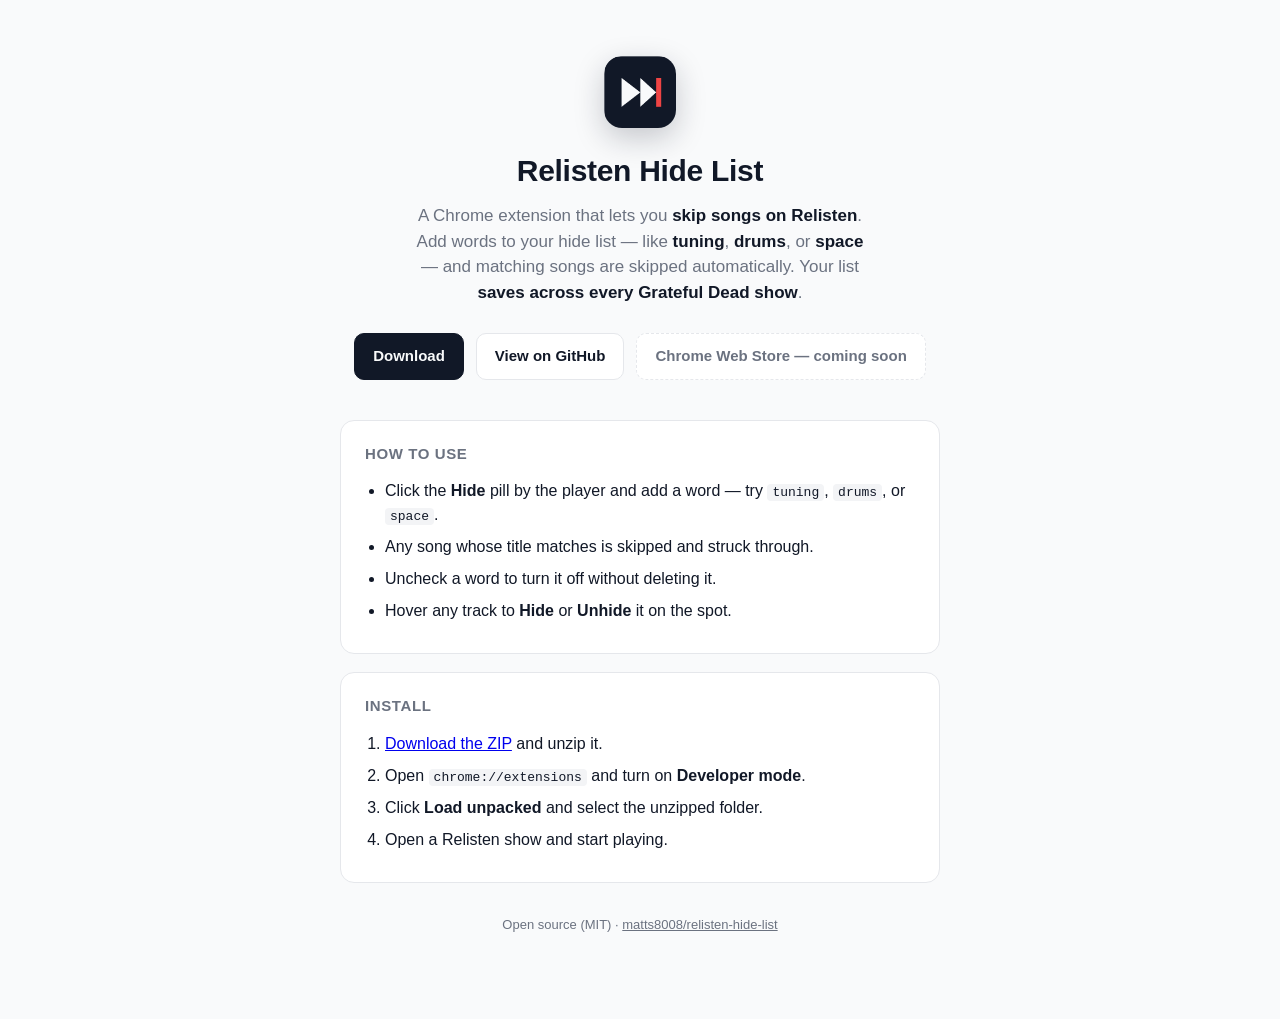
==== docs/index.html @ c114065f "Add landing page (GitHub Pages), trim README, add tuning/drums/space example Co-Authored-By: Claude " ====
<!doctype html>
<html lang="en">
  <head>
    <meta charset="utf-8">
    <meta name="viewport" content="width=device-width, initial-scale=1">
    <title>Relisten Hide List</title>
    <meta name="description" content="A Chrome extension that lets you skip songs on Relisten. Your hide list saves across every Grateful Dead show.">
    <link rel="icon" href="icon.png">
    <style>
      :root {
        --ink: #111827;
        --muted: #6b7280;
        --line: #e5e7eb;
        --accent: #ef4444;
      }
      * { box-sizing: border-box; }
      body {
        margin: 0;
        background: #f9fafb;
        color: var(--ink);
        font-family: -apple-system, BlinkMacSystemFont, "Segoe UI", Roboto, Helvetica, Arial, sans-serif;
        line-height: 1.5;
      }
      .wrap { max-width: 640px; margin: 0 auto; padding: 56px 20px 72px; }
      .badge {
        width: 72px; height: 72px; border-radius: 18px; display: block; margin: 0 auto 20px;
        box-shadow: 0 10px 30px rgba(17, 24, 39, 0.22);
      }
      h1 { font-size: 30px; text-align: center; margin: 0 0 10px; letter-spacing: -0.3px; }
      .tagline { text-align: center; font-size: 17px; color: var(--muted); margin: 0 auto 28px; max-width: 460px; }
      .tagline strong { color: var(--ink); }
      .cta { display: flex; gap: 12px; justify-content: center; flex-wrap: wrap; margin-bottom: 40px; }
      .btn {
        display: inline-flex; align-items: center; gap: 8px; text-decoration: none;
        font-weight: 600; font-size: 15px; padding: 11px 18px; border-radius: 10px;
        border: 1px solid var(--line);
      }
      .btn-primary { background: var(--ink); color: #f9fafb; border-color: var(--ink); }
      .btn-ghost { background: #fff; color: var(--ink); }
      .btn-soon { background: #fff; color: var(--muted); border-style: dashed; cursor: default; }
      .card {
        background: #fff; border: 1px solid var(--line); border-radius: 14px;
        padding: 22px 24px; margin-bottom: 18px;
      }
      .card h2 { font-size: 15px; text-transform: uppercase; letter-spacing: 0.6px; color: var(--muted); margin: 0 0 14px; }
      ol, ul { margin: 0; padding-left: 20px; }
      li { margin-bottom: 8px; }
      code { background: #f3f4f6; border-radius: 4px; padding: 1px 5px; font-size: 13px; }
      .foot { text-align: center; color: var(--muted); font-size: 13px; margin-top: 32px; }
      .foot a { color: var(--muted); }
    </style>
  </head>
  <body>
    <div class="wrap">
      <img class="badge" src="icon.png" alt="Relisten Hide List icon">
      <h1>Relisten Hide List</h1>
      <p class="tagline">A Chrome extension that lets you <strong>skip songs on Relisten</strong>. Add words to your hide list &mdash; like <strong>tuning</strong>, <strong>drums</strong>, or <strong>space</strong> &mdash; and matching songs are skipped automatically. Your list <strong>saves across every Grateful Dead show</strong>.</p>

      <div class="cta">
        <a class="btn btn-primary" href="https://github.com/matts8008/relisten-hide-list/releases/latest">Download</a>
        <a class="btn btn-ghost" href="https://github.com/matts8008/relisten-hide-list">View on GitHub</a>
        <span class="btn btn-soon">Chrome Web Store &mdash; coming soon</span>
      </div>

      <div class="card">
        <h2>How to use</h2>
        <ul>
          <li>Click the <strong>Hide</strong> pill by the player and add a word &mdash; try <code>tuning</code>, <code>drums</code>, or <code>space</code>.</li>
          <li>Any song whose title matches is skipped and struck through.</li>
          <li>Uncheck a word to turn it off without deleting it.</li>
          <li>Hover any track to <strong>Hide</strong> or <strong>Unhide</strong> it on the spot.</li>
        </ul>
      </div>

      <div class="card">
        <h2>Install</h2>
        <ol>
          <li><a href="https://github.com/matts8008/relisten-hide-list/releases/latest">Download the ZIP</a> and unzip it.</li>
          <li>Open <code>chrome://extensions</code> and turn on <strong>Developer mode</strong>.</li>
          <li>Click <strong>Load unpacked</strong> and select the unzipped folder.</li>
          <li>Open a Relisten show and start playing.</li>
        </ol>
      </div>

      <p class="foot">Open source (MIT) &middot; <a href="https://github.com/matts8008/relisten-hide-list">matts8008/relisten-hide-list</a></p>
    </div>
  </body>
</html>
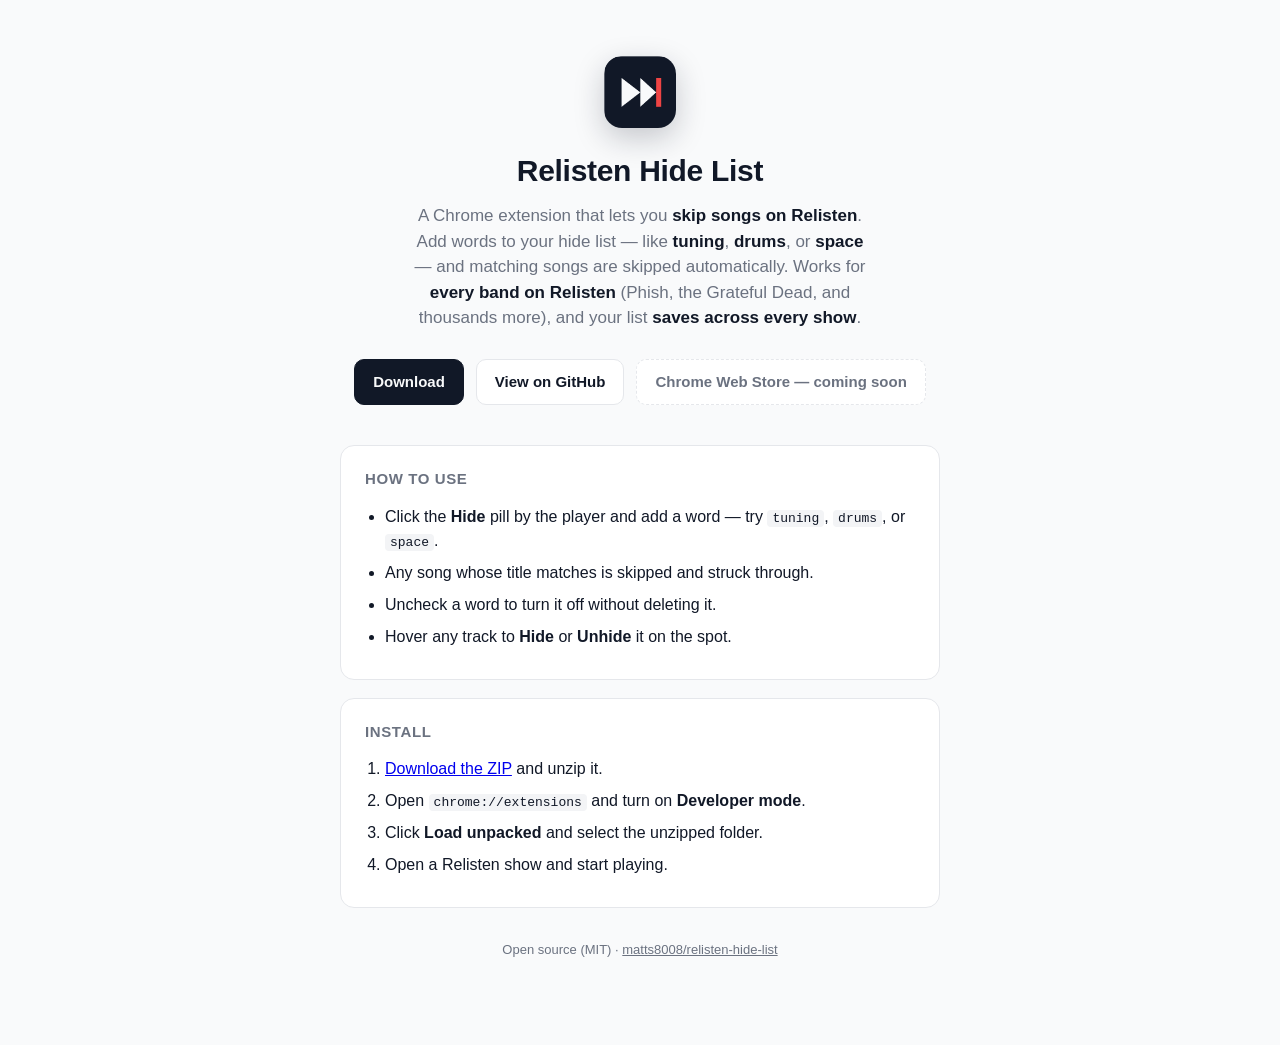
==== commit 95a180c5: "Clarify: works for every band on Relisten, not just the Dead Co-Authored-By: Claude Opus 4.8 (1M con" ====
--- a/docs/index.html
+++ b/docs/index.html
@@ -54,7 +54,7 @@
     <div class="wrap">
       <img class="badge" src="icon.png" alt="Relisten Hide List icon">
       <h1>Relisten Hide List</h1>
-      <p class="tagline">A Chrome extension that lets you <strong>skip songs on Relisten</strong>. Add words to your hide list &mdash; like <strong>tuning</strong>, <strong>drums</strong>, or <strong>space</strong> &mdash; and matching songs are skipped automatically. Your list <strong>saves across every Grateful Dead show</strong>.</p>
+      <p class="tagline">A Chrome extension that lets you <strong>skip songs on Relisten</strong>. Add words to your hide list &mdash; like <strong>tuning</strong>, <strong>drums</strong>, or <strong>space</strong> &mdash; and matching songs are skipped automatically. Works for <strong>every band on Relisten</strong> (Phish, the Grateful Dead, and thousands more), and your list <strong>saves across every show</strong>.</p>
 
       <div class="cta">
         <a class="btn btn-primary" href="https://github.com/matts8008/relisten-hide-list/releases/latest">Download</a>
